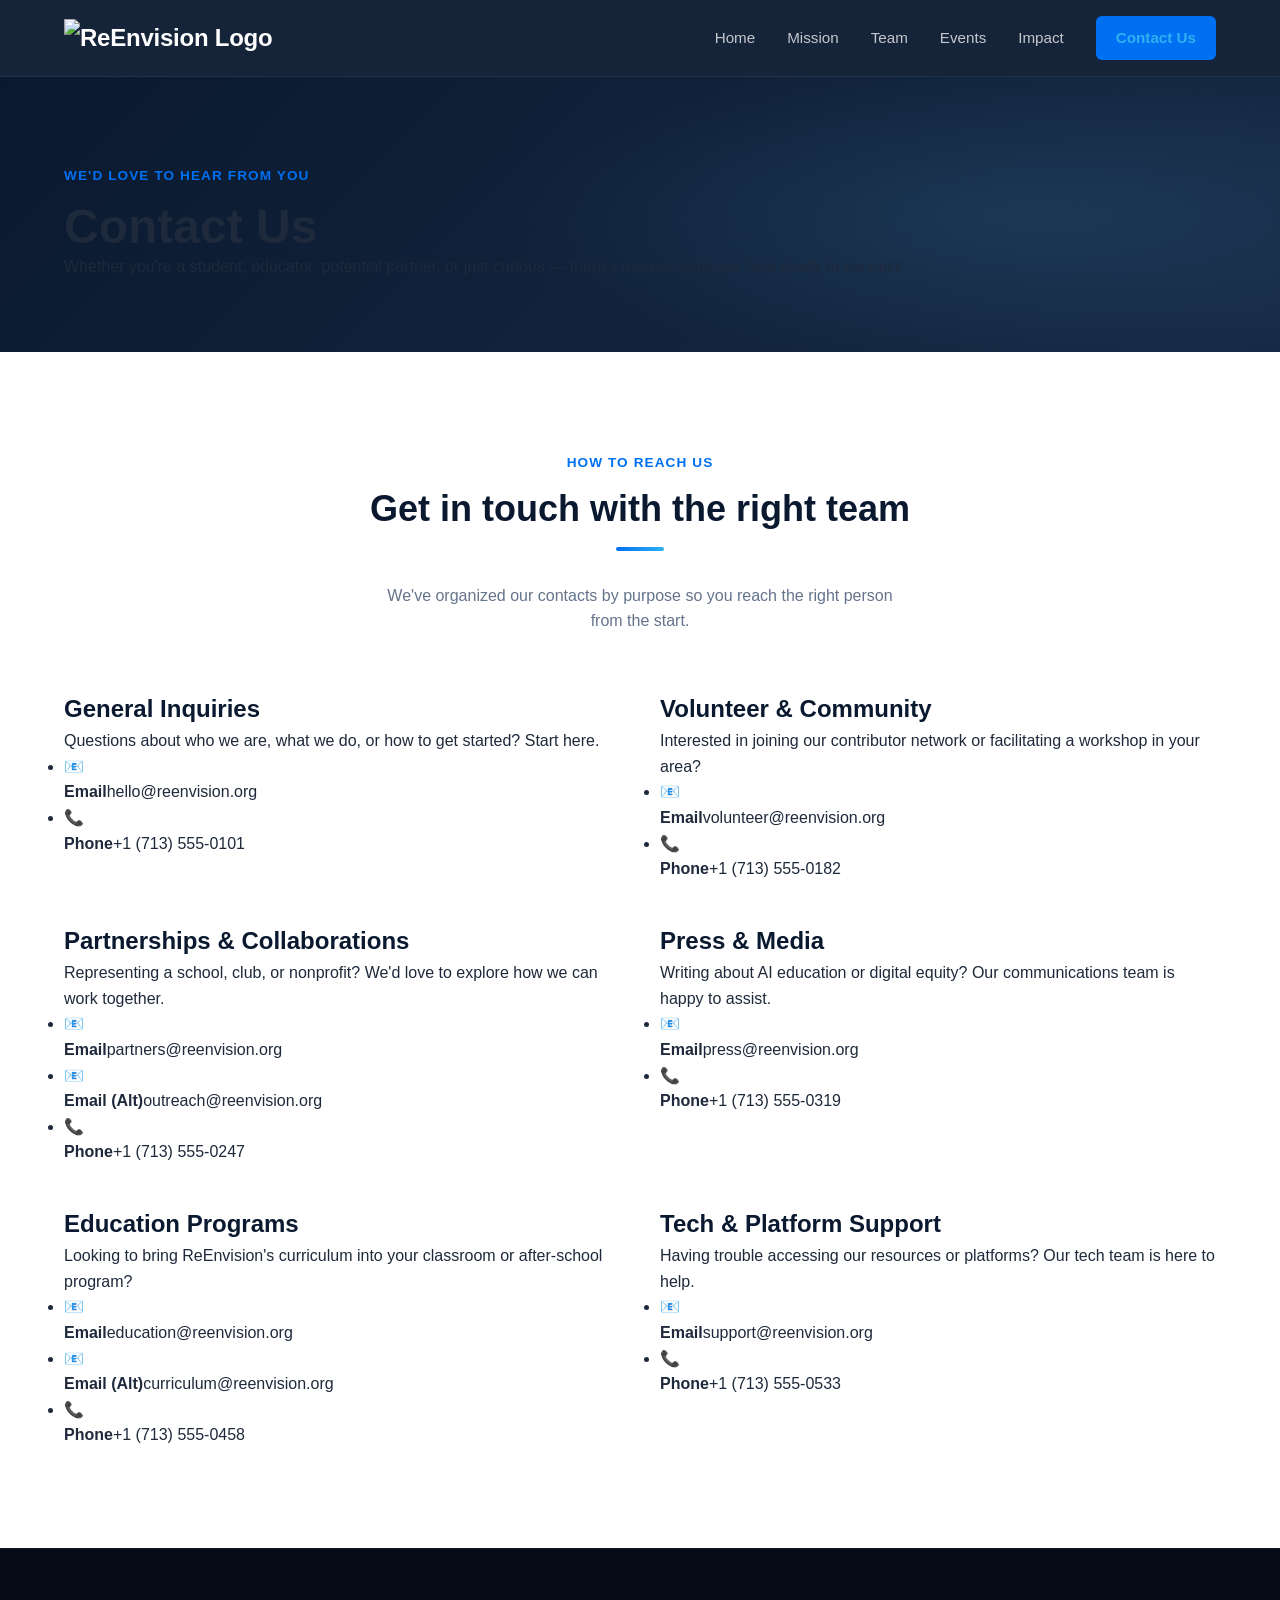
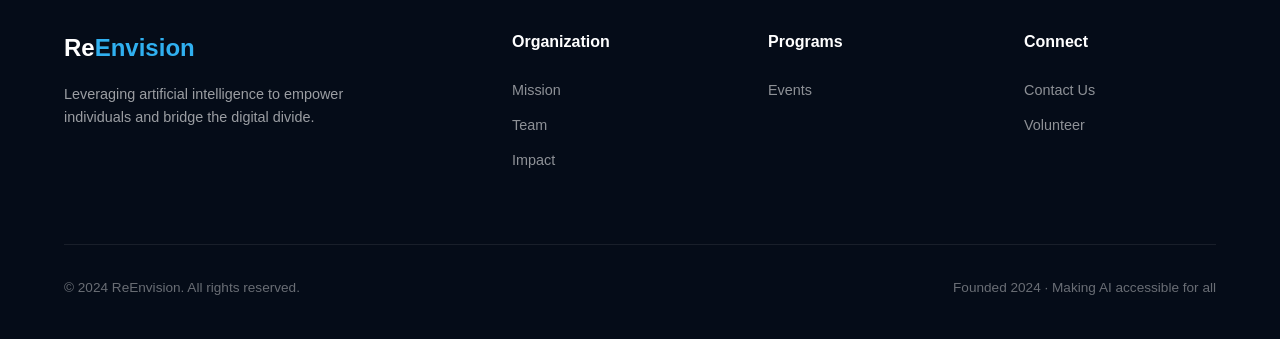
==== contact.html @ 78c48ec4 "Refactor nav logo link in contact.html" ====
<!DOCTYPE html>
<html lang="en">
<head>
  <meta charset="UTF-8" />
  <meta name="viewport" content="width=device-width, initial-scale=1.0" />
  <title>Contact Us — ReEnvision</title>
  <link rel="stylesheet" href="style.css" />
  <style>
    .page-hero {
      background: linear-gradient(135deg, var(--navy) 0%, var(--mid-blue) 100%);
      padding: 88px 0 72px;
      position: relative;
      overflow: hidden;
    }
    .page-hero::before {
      content: '';
      position: absolute;
      inset: 0;
      background: radial-gradient(ellipse 60% 80% at 80% 50%, rgba(74,159,212,0.15) 0%, transparent 70%);
      pointer-events: none;
    }
    .page-hero-inner { position: relative; z-index: 1; }

    .contact-grid {
      display: grid;
      grid-template-columns: 1fr 1fr;
      gap: 40px;
      margin-top: 56px;
    }
    @media (max-width: 768px) {
      .contact-grid { grid-template-columns: 1fr; }
    }
  </style>
</head>
<body>

<nav class="nav">
  <div class="container nav-inner">
   <a class="nav-logo" href="index.html"><img src="reenvisionlogo.png" alt="ReEnvision Logo" class="logo-img"></a>
    <button class="nav-toggle" aria-label="Toggle menu" onclick="this.nextElementSibling.classList.toggle('open')">
      <span></span><span></span><span></span>
    </button>
    <div class="nav-links">
      <a href="index.html">Home</a>
      <a href="mission.html">Mission</a>
      <a href="team.html">Team</a>
      <a href="events.html">Events</a>
      <a href="impact.html">Impact</a>
      <a href="contact.html" class="nav-cta active">Contact Us</a>
    </div>
  </div>
</nav>

<!-- ── Page Hero ── -->
<section class="page-hero">
  <div class="container page-hero-inner">
    <div class="eyebrow">We'd Love to Hear From You</div>
    <h1>Contact Us</h1>
    <p>Whether you're a student, educator, potential partner, or just curious — there's always someone here ready to connect.</p>
  </div>
</section>

<!-- ── Contact Cards ── -->
<section class="section">
  <div class="container">
    <div class="text-center">
      <div class="eyebrow">How to Reach Us</div>
      <h2>Get in touch with the right team</h2>
      <div class="divider"></div>
      <p style="max-width:540px;margin:0 auto;color:var(--text-mid);">We've organized our contacts by purpose so you reach the right person from the start.</p>
    </div>

    <div class="contact-grid">

      <!-- General Inquiries -->
      <div class="contact-card">
        <h3>General Inquiries</h3>
        <p>Questions about who we are, what we do, or how to get started? Start here.</p>
        <ul class="contact-list">
          <li>
            <div class="contact-icon">📧</div>
            <div><strong>Email</strong>hello@reenvision.org</div>
          </li>
          <li>
            <div class="contact-icon">📞</div>
            <div><strong>Phone</strong>+1 (713) 555-0101</div>
          </li>
        </ul>
      </div>

      <!-- Volunteer & Community -->
      <div class="contact-card">
        <h3>Volunteer &amp; Community</h3>
        <p>Interested in joining our contributor network or facilitating a workshop in your area?</p>
        <ul class="contact-list">
          <li>
            <div class="contact-icon">📧</div>
            <div><strong>Email</strong>volunteer@reenvision.org</div>
          </li>
          <li>
            <div class="contact-icon">📞</div>
            <div><strong>Phone</strong>+1 (713) 555-0182</div>
          </li>
        </ul>
      </div>

      <!-- Partnerships -->
      <div class="contact-card">
        <h3>Partnerships &amp; Collaborations</h3>
        <p>Representing a school, club, or nonprofit? We'd love to explore how we can work together.</p>
        <ul class="contact-list">
          <li>
            <div class="contact-icon">📧</div>
            <div><strong>Email</strong>partners@reenvision.org</div>
          </li>
          <li>
            <div class="contact-icon">📧</div>
            <div><strong>Email (Alt)</strong>outreach@reenvision.org</div>
          </li>
          <li>
            <div class="contact-icon">📞</div>
            <div><strong>Phone</strong>+1 (713) 555-0247</div>
          </li>
        </ul>
      </div>

      <!-- Press & Media -->
      <div class="contact-card">
        <h3>Press &amp; Media</h3>
        <p>Writing about AI education or digital equity? Our communications team is happy to assist.</p>
        <ul class="contact-list">
          <li>
            <div class="contact-icon">📧</div>
            <div><strong>Email</strong>press@reenvision.org</div>
          </li>
          <li>
            <div class="contact-icon">📞</div>
            <div><strong>Phone</strong>+1 (713) 555-0319</div>
          </li>
        </ul>
      </div>

      <!-- Education Programs -->
      <div class="contact-card">
        <h3>Education Programs</h3>
        <p>Looking to bring ReEnvision's curriculum into your classroom or after-school program?</p>
        <ul class="contact-list">
          <li>
            <div class="contact-icon">📧</div>
            <div><strong>Email</strong>education@reenvision.org</div>
          </li>
          <li>
            <div class="contact-icon">📧</div>
            <div><strong>Email (Alt)</strong>curriculum@reenvision.org</div>
          </li>
          <li>
            <div class="contact-icon">📞</div>
            <div><strong>Phone</strong>+1 (713) 555-0458</div>
          </li>
        </ul>
      </div>

      <!-- Tech & Support -->
      <div class="contact-card">
        <h3>Tech &amp; Platform Support</h3>
        <p>Having trouble accessing our resources or platforms? Our tech team is here to help.</p>
        <ul class="contact-list">
          <li>
            <div class="contact-icon">📧</div>
            <div><strong>Email</strong>support@reenvision.org</div>
          </li>
          <li>
            <div class="contact-icon">📞</div>
            <div><strong>Phone</strong>+1 (713) 555-0533</div>
          </li>
        </ul>
      </div>

    </div>
  </div>
</section>

<footer class="footer">
  <div class="container">
    <div class="footer-grid">
      <div class="footer-brand">
        <div class="footer-logo">Re<span>Envision</span></div>
        <p>Leveraging artificial intelligence to empower individuals and bridge the digital divide.</p>
      </div>
      <div class="footer-col"><h5>Organization</h5><a href="mission.html">Mission</a><a href="team.html">Team</a><a href="impact.html">Impact</a></div>
      <div class="footer-col"><h5>Programs</h5><a href="events.html">Events</a></div>
      <div class="footer-col"><h5>Connect</h5><a href="contact.html">Contact Us</a><a href="contact.html">Volunteer</a></div>
    </div>
    <div class="footer-bottom">
      <span>© 2024 ReEnvision. All rights reserved.</span>
      <span>Founded 2024 · Making AI accessible for all</span>
    </div>
  </div>
</footer>

</body>
</html>
---- style.css ----
/* ==========================================================================
   1. GLOBAL VARIABLES & DESIGN SYSTEM
   ========================================================================== */
:root {
  /* Color Palette */
  --navy: #0a192f;
  --mid-blue: #172a45;
  --baby-blue: #30b0f0;
  --accent: #0070f3;
  --white: #ffffff;
  --light-bg: #f4f7fa;
  --text-dark: #1e293b;
  --text-mid: #64748b;
  --border: #e2e8f0;

  /* Typography */
  --font-display: 'Segoe UI', -apple-system, BlinkMacSystemFont, Roboto, sans-serif;
  --font-body: 'Segoe UI', -apple-system, BlinkMacSystemFont, Roboto, sans-serif;

  /* Sizing & Borders */
  --radius-sm: 6px;
  --radius-md: 12px;
  --transition: all 0.3s cubic-bezier(0.4, 0, 0.2, 1);

  /* Shadows */
  --shadow-card: 0 4px 20px -2px rgba(10, 25, 47, 0.05);
  --shadow-hover: 0 12px 30px -4px rgba(10, 25, 47, 0.12);
}

/* ==========================================================================
   2. BASE STYLES & RESET
   ========================================================================== */
*, *::before, *::after {
  box-sizing: border-box;
  margin: 0;
  padding: 0;
}

body {
  font-family: var(--font-body);
  background-color: var(--white);
  color: var(--text-dark);
  line-height: 1.6;
  -webkit-font-smoothing: antialiased;
}

a {
  text-decoration: none;
  color: inherit;
  transition: var(--transition);
}

img {
  max-width: 100%;
  display: block;
}

/* ==========================================================================
   3. STRUCTURAL LAYOUT UTILITIES
   ========================================================================== */
.container {
  width: 100%;
  max-width: 1200px;
  margin: 0 auto;
  padding: 0 24px;
}

.section {
  padding: 100px 0;
}

.text-center {
  text-align: center;
}

.divider {
  width: 48px;
  height: 4px;
  background: linear-gradient(90deg, var(--accent), var(--baby-blue));
  margin: 16px auto 32px;
  border-radius: 2px;
}

.eyebrow {
  font-family: var(--font-display);
  font-size: 0.85rem;
  font-weight: 700;
  text-transform: uppercase;
  letter-spacing: 0.08em;
  color: var(--accent);
  margin-bottom: 12px;
}

h1 { font-size: 3rem; font-weight: 800; line-height: 1.15; }
h2 { font-size: 2.25rem; font-weight: 750; line-height: 1.25; color: var(--navy); }
h3 { font-size: 1.5rem; font-weight: 700; color: var(--navy); }
h4 { font-size: 1.2rem; font-weight: 600; color: var(--navy); }

/* ==========================================================================
   4. NAVIGATION BAR
   ========================================================================== */
.nav {
  position: sticky;
  top: 0;
  z-index: 1000;
  background: rgba(10, 25, 47, 0.95);
  backdrop-filter: blur(12px);
  border-bottom: 1px solid rgba(255, 255, 255, 0.06);
  padding: 16px 0;
}

.nav-inner {
  display: flex;
  justify-content: space-between;
  align-items: center;
}

.nav-logo {
  font-family: var(--font-display);
  font-size: 1.5rem;
  font-weight: 800;
  color: var(--white);
  letter-spacing: -0.01em;
}

.nav-logo span {
  color: var(--baby-blue);
}

.nav-links {
  display: flex;
  align-items: center;
  gap: 32px;
}

.nav-links a {
  color: rgba(255, 255, 255, 0.75);
  font-size: 0.95rem;
  font-weight: 500;
}

.nav-links a:hover,
.nav-links a.active {
  color: var(--baby-blue);
}

.nav-links .nav-cta {
  background: var(--accent);
  color: var(--white);
  padding: 10px 20px;
  border-radius: var(--radius-sm);
  font-weight: 600;
}

.nav-links .nav-cta:hover {
  background: #0056b3;
  transform: translateY(-1px);
}

/* Mobile Toggle Hamburger Button */
.nav-toggle {
  display: none;
  background: none;
  border: none;
  cursor: pointer;
  flex-direction: column;
  gap: 6px;
}

.nav-toggle span {
  width: 24px;
  height: 2px;
  background-color: var(--white);
  transition: var(--transition);
}

/* ==========================================================================
   5. BUTTON COMPONENTS
   ========================================================================== */
.btn {
  display: inline-flex;
  align-items: center;
  justify-content: center;
  padding: 14px 32px;
  font-family: var(--font-display);
  font-size: 0.95rem;
  font-weight: 600;
  border-radius: var(--radius-sm);
  transition: var(--transition);
  border: 2px solid transparent;
  cursor: pointer;
}

.btn-primary {
  background: var(--accent);
  color: var(--white);
}

.btn-primary:hover {
  background: #0056b3;
  transform: translateY(-2px);
  box-shadow: 0 8px 20px rgba(0, 112, 243, 0.2);
}

.btn-outline {
  background: transparent;
  border-color: rgba(255, 255, 255, 0.3);
  color: var(--white);
}

.btn-outline:hover {
  background: rgba(255, 255, 255, 0.08);
  border-color: var(--white);
  transform: translateY(-2px);
}

.btn-outline-dark {
  background: transparent;
  border-color: var(--border);
  color: var(--navy);
}

.btn-outline-dark:hover {
  background: var(--light-bg);
  border-color: var(--navy);
}

/* ==========================================================================
   6. GRID ARCHITECTURES (TEAM & FOOTER)
   ========================================================================== */
/* Team Grid Framework */
.team-grid {
  display: grid;
  grid-template-columns: repeat(auto-fill, minmax(280px, 1fr));
  gap: 32px;
}

.team-card {
  background: var(--white);
  border: 1px solid var(--border);
  border-radius: var(--radius-md);
  padding: 32px 24px;
  text-align: center;
  box-shadow: var(--shadow-card);
  transition: var(--transition);
}

.team-card:hover {
  transform: translateY(-6px);
  box-shadow: var(--shadow-hover);
  border-color: rgba(48, 176, 240, 0.4);
}

.team-avatar {
  width: 72px;
  height: 72px;
  background: linear-gradient(135deg, rgba(0, 112, 243, 0.1), rgba(48, 176, 240, 0.1));
  color: var(--accent);
  font-family: var(--font-display);
  font-size: 1.3rem;
  font-weight: 700;
  border-radius: 50%;
  display: flex;
  align-items: center;
  justify-content: center;
  margin: 0 auto 20px;
}

.team-card .role {
  font-size: 0.85rem;
  font-weight: 600;
  text-transform: uppercase;
  color: var(--baby-blue);
  letter-spacing: 0.05em;
  margin-bottom: 12px;
}

.team-card p {
  color: var(--text-mid);
  font-size: 0.9rem;
}

/* Footer Layout Framework */
.footer {
  background: #050c18;
  color: rgba(255, 255, 255, 0.6);
  padding: 80px 0 40px;
  font-size: 0.95rem;
  border-top: 1px solid rgba(255, 255, 255, 0.05);
}

.footer-grid {
  display: grid;
  grid-template-columns: 2fr repeat(3, 1fr);
  gap: 64px;
  margin-bottom: 60px;
}

.footer-brand .footer-logo {
  font-family: var(--font-display);
  font-size: 1.5rem;
  font-weight: 800;
  color: var(--white);
  margin-bottom: 16px;
}

.footer-brand .footer-logo span {
  color: var(--baby-blue);
}

.footer-brand p {
  font-size: 0.9rem;
  max-width: 320px;
  line-height: 1.6;
}

.footer-col h5 {
  color: var(--white);
  font-size: 1rem;
  margin-bottom: 24px;
  font-weight: 600;
}

.footer-col a {
  display: block;
  color: rgba(255, 255, 255, 0.55);
  margin-bottom: 12px;
  font-size: 0.9rem;
}

.footer-col a:hover {
  color: var(--baby-blue);
}

.footer-bottom {
  border-top: 1px solid rgba(255, 255, 255, 0.08);
  padding-top: 32px;
  display: flex;
  justify-content: space-between;
  font-size: 0.85rem;
  color: rgba(255, 255, 255, 0.4);
}

/* ==========================================================================
   7. RESPONSIVE BREAKPOINTS (MEDIA QUERIES)
   ========================================================================== */
@media (max-width: 992px) {
  h1 { font-size: 2.5rem; }
  .footer-grid { grid-template-columns: 1fr 1fr; gap: 40px; }
}

@media (max-width: 768px) {
  .section { padding: 60px 0; }
  
  /* Mobile Navigation Hamburger Engine */
  .nav-toggle { display: flex; }
  
  .nav-links {
    display: none;
    position: absolute;
    top: 100%; left: 0; right: 0;
    background: var(--navy);
    flex-direction: column;
    padding: 24px;
    gap: 20px;
    border-bottom: 1px solid rgba(255, 255, 255, 0.1);
  }
  
  .nav-links.open {
    display: flex;
  }
  
  .footer-grid { grid-template-columns: 1fr; gap: 32px; }
  .footer-bottom { flex-direction: column; gap: 12px; text-align: center; }
}
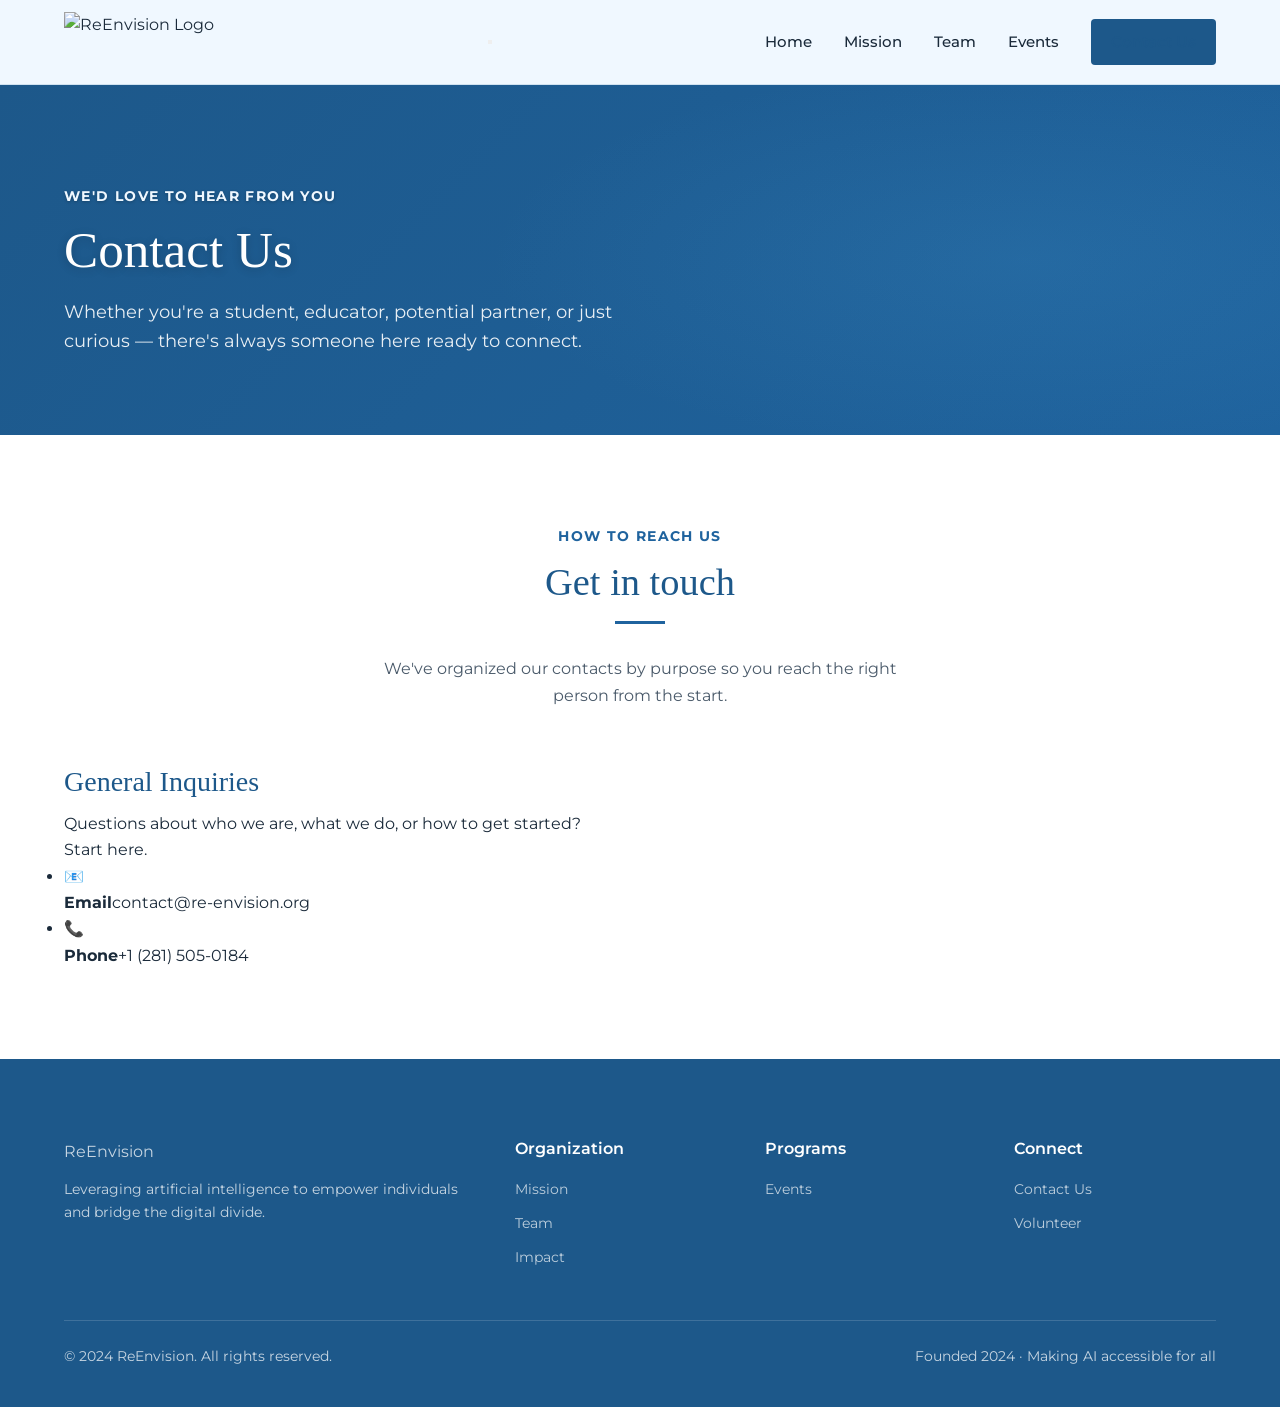
==== commit 35deec08: "Remove Impact link from navigation" ====
--- a/contact.html
+++ b/contact.html
@@ -45,7 +45,7 @@
       <a href="mission.html">Mission</a>
       <a href="team.html">Team</a>
       <a href="events.html">Events</a>
-      <a href="impact.html">Impact</a>
+     
       <a href="contact.html" class="nav-cta active">Contact Us</a>
     </div>
   </div>
@@ -65,7 +65,7 @@
   <div class="container">
     <div class="text-center">
       <div class="eyebrow">How to Reach Us</div>
-      <h2>Get in touch with the right team</h2>
+      <h2>Get in touch</h2>
       <div class="divider"></div>
       <p style="max-width:540px;margin:0 auto;color:var(--text-mid);">We've organized our contacts by purpose so you reach the right person from the start.</p>
     </div>
@@ -79,102 +79,16 @@
         <ul class="contact-list">
           <li>
             <div class="contact-icon">📧</div>
-            <div><strong>Email</strong>hello@reenvision.org</div>
+            <div><strong>Email</strong>contact@re-envision.org</div>
           </li>
           <li>
             <div class="contact-icon">📞</div>
-            <div><strong>Phone</strong>+1 (713) 555-0101</div>
+            <div><strong>Phone</strong>+1 (281) 505-0184</div>
           </li>
         </ul>
       </div>
 
-      <!-- Volunteer & Community -->
-      <div class="contact-card">
-        <h3>Volunteer &amp; Community</h3>
-        <p>Interested in joining our contributor network or facilitating a workshop in your area?</p>
-        <ul class="contact-list">
-          <li>
-            <div class="contact-icon">📧</div>
-            <div><strong>Email</strong>volunteer@reenvision.org</div>
-          </li>
-          <li>
-            <div class="contact-icon">📞</div>
-            <div><strong>Phone</strong>+1 (713) 555-0182</div>
-          </li>
-        </ul>
-      </div>
-
-      <!-- Partnerships -->
-      <div class="contact-card">
-        <h3>Partnerships &amp; Collaborations</h3>
-        <p>Representing a school, club, or nonprofit? We'd love to explore how we can work together.</p>
-        <ul class="contact-list">
-          <li>
-            <div class="contact-icon">📧</div>
-            <div><strong>Email</strong>partners@reenvision.org</div>
-          </li>
-          <li>
-            <div class="contact-icon">📧</div>
-            <div><strong>Email (Alt)</strong>outreach@reenvision.org</div>
-          </li>
-          <li>
-            <div class="contact-icon">📞</div>
-            <div><strong>Phone</strong>+1 (713) 555-0247</div>
-          </li>
-        </ul>
-      </div>
-
-      <!-- Press & Media -->
-      <div class="contact-card">
-        <h3>Press &amp; Media</h3>
-        <p>Writing about AI education or digital equity? Our communications team is happy to assist.</p>
-        <ul class="contact-list">
-          <li>
-            <div class="contact-icon">📧</div>
-            <div><strong>Email</strong>press@reenvision.org</div>
-          </li>
-          <li>
-            <div class="contact-icon">📞</div>
-            <div><strong>Phone</strong>+1 (713) 555-0319</div>
-          </li>
-        </ul>
-      </div>
-
-      <!-- Education Programs -->
-      <div class="contact-card">
-        <h3>Education Programs</h3>
-        <p>Looking to bring ReEnvision's curriculum into your classroom or after-school program?</p>
-        <ul class="contact-list">
-          <li>
-            <div class="contact-icon">📧</div>
-            <div><strong>Email</strong>education@reenvision.org</div>
-          </li>
-          <li>
-            <div class="contact-icon">📧</div>
-            <div><strong>Email (Alt)</strong>curriculum@reenvision.org</div>
-          </li>
-          <li>
-            <div class="contact-icon">📞</div>
-            <div><strong>Phone</strong>+1 (713) 555-0458</div>
-          </li>
-        </ul>
-      </div>
-
-      <!-- Tech & Support -->
-      <div class="contact-card">
-        <h3>Tech &amp; Platform Support</h3>
-        <p>Having trouble accessing our resources or platforms? Our tech team is here to help.</p>
-        <ul class="contact-list">
-          <li>
-            <div class="contact-icon">📧</div>
-            <div><strong>Email</strong>support@reenvision.org</div>
-          </li>
-          <li>
-            <div class="contact-icon">📞</div>
-            <div><strong>Phone</strong>+1 (713) 555-0533</div>
-          </li>
-        </ul>
-      </div>
+    
 
     </div>
   </div>
--- a/style.css
+++ b/style.css
@@ -1,30 +1,32 @@
 /* ==========================================================================
-   1. GLOBAL VARIABLES & DESIGN SYSTEM
+   GOOGLE FONTS - BRAND DIRECTIVES
+   ========================================================================== */
+@import url('https://fonts.googleapis.com/css2?family=Montserrat:ital,wght@0,300;0,400;0,500;0,600;0,700;1,400&display=swap');
+
+/* ==========================================================================
+   1. GLOBAL VARIABLES & DESIGN SYSTEM (ADHERING TO BRANDING BOOK)
    ========================================================================== */
 :root {
-  /* Color Palette */
-  --navy: #0a192f;
-  --mid-blue: #172a45;
-  --baby-blue: #30b0f0;
-  --accent: #0070f3;
+  /* Brand Approved Palette */
+  --navy: #1d588a;          /* Main Deep Blue: Trust & Stability */
+  --mid-blue: #1f639e;      /* Accent Blue: Innovation & Growth */
+  --baby-blue: #4aa3df;     /* Supporting Contrast Tint */
+  --accent: #1f639e;        /* Action Primary */
   --white: #ffffff;
-  --light-bg: #f4f7fa;
-  --text-dark: #1e293b;
-  --text-mid: #64748b;
-  --border: #e2e8f0;
-
-  /* Typography */
-  --font-display: 'Segoe UI', -apple-system, BlinkMacSystemFont, Roboto, sans-serif;
-  --font-body: 'Segoe UI', -apple-system, BlinkMacSystemFont, Roboto, sans-serif;
-
-  /* Sizing & Borders */
-  --radius-sm: 6px;
-  --radius-md: 12px;
-  --transition: all 0.3s cubic-bezier(0.4, 0, 0.2, 1);
-
-  /* Shadows */
-  --shadow-card: 0 4px 20px -2px rgba(10, 25, 47, 0.05);
-  --shadow-hover: 0 12px 30px -4px rgba(10, 25, 47, 0.12);
+  --light-bg: #F0F8FF;      /* Ice Blue: Openness & Equality */
+  --text-dark: #1a2a3a;     /* Off-black charcoal for readability */
+  --text-mid: #4a5a6a;
+  --border: #d0e2f0;
+
+  /* Brand Typography Directives */
+  --font-display: 'Garamond', 'Times New Roman', serif; /* Approved Headings */
+  --font-body: 'Montserrat', sans-serif;                /* Approved Body Text */
+
+  /* Structural Accents */
+  --radius-sm: 4px;
+  --radius-md: 8px;
+  --transition: all 0.25s ease-in-out;
+  --shadow-card: 0 4px 15px rgba(29, 88, 138, 0.06);
 }
 
 /* ==========================================================================
@@ -40,19 +42,14 @@
   font-family: var(--font-body);
   background-color: var(--white);
   color: var(--text-dark);
-  line-height: 1.6;
-  -webkit-font-smoothing: antialiased;
+  line-height: 1.65;
+  font-size: 16px;
 }
 
 a {
   text-decoration: none;
   color: inherit;
   transition: var(--transition);
-}
-
-img {
-  max-width: 100%;
-  display: block;
 }
 
 /* ==========================================================================
@@ -66,47 +63,50 @@
 }
 
 .section {
-  padding: 100px 0;
-}
-
-.text-center {
-  text-align: center;
-}
+  padding: 90px 0;
+}
+
+.text-center { text-align: center; }
 
 .divider {
-  width: 48px;
-  height: 4px;
-  background: linear-gradient(90deg, var(--accent), var(--baby-blue));
+  width: 50px;
+  height: 3px;
+  background: var(--mid-blue);
   margin: 16px auto 32px;
-  border-radius: 2px;
 }
 
 .eyebrow {
-  font-family: var(--font-display);
+  font-family: var(--font-body);
   font-size: 0.85rem;
   font-weight: 700;
   text-transform: uppercase;
-  letter-spacing: 0.08em;
-  color: var(--accent);
+  letter-spacing: 0.1em;
+  color: var(--mid-blue);
   margin-bottom: 12px;
 }
 
-h1 { font-size: 3rem; font-weight: 800; line-height: 1.15; }
-h2 { font-size: 2.25rem; font-weight: 750; line-height: 1.25; color: var(--navy); }
-h3 { font-size: 1.5rem; font-weight: 700; color: var(--navy); }
-h4 { font-size: 1.2rem; font-weight: 600; color: var(--navy); }
-
-/* ==========================================================================
-   4. NAVIGATION BAR
+/* Heading Treatments (Garamond/Serif Stack) */
+h1, h2, h3, h4, h5, h6 {
+  font-family: var(--font-display);
+  color: var(--navy);
+  font-weight: normal; /* Classic editorial appearance */
+  line-height: 1.2;
+}
+
+h1 { font-size: 3.2rem; margin-bottom: 20px; }
+h2 { font-size: 2.4rem; margin-bottom: 16px; }
+h3 { font-size: 1.75rem; margin-bottom: 12px; }
+
+/* ==========================================================================
+   4. NAVIGATION BAR (FIXING LOGO CONTRAST & MAKING IT BIGGER)
    ========================================================================== */
 .nav {
   position: sticky;
   top: 0;
   z-index: 1000;
-  background: rgba(10, 25, 47, 0.95);
-  backdrop-filter: blur(12px);
-  border-bottom: 1px solid rgba(255, 255, 255, 0.06);
-  padding: 16px 0;
+  background: var(--light-bg); /* Use ice-blue backdrop to support blue logo variants */
+  border-bottom: 1px solid var(--border);
+  padding: 12px 0;
 }
 
 .nav-inner {
@@ -116,15 +116,15 @@
 }
 
 .nav-logo {
-  font-family: var(--font-display);
-  font-size: 1.5rem;
-  font-weight: 800;
-  color: var(--white);
-  letter-spacing: -0.01em;
-}
-
-.nav-logo span {
-  color: var(--baby-blue);
+  display: flex;
+  align-items: center;
+}
+
+.logo-img {
+  height: 60px;               /* Change 1: Expanded from 42px to make the logo prominent */
+  width: auto;                /* Retains original asset aspect ratio scale */
+  display: block;
+  object-fit: contain;
 }
 
 .nav-links {
@@ -134,18 +134,19 @@
 }
 
 .nav-links a {
-  color: rgba(255, 255, 255, 0.75);
+  color: var(--text-dark);
   font-size: 0.95rem;
   font-weight: 500;
 }
 
 .nav-links a:hover,
 .nav-links a.active {
-  color: var(--baby-blue);
+  color: var(--navy);
+  font-weight: 600;
 }
 
 .nav-links .nav-cta {
-  background: var(--accent);
+  background: var(--navy);
   color: var(--white);
   padding: 10px 20px;
   border-radius: var(--radius-sm);
@@ -153,25 +154,7 @@
 }
 
 .nav-links .nav-cta:hover {
-  background: #0056b3;
-  transform: translateY(-1px);
-}
-
-/* Mobile Toggle Hamburger Button */
-.nav-toggle {
-  display: none;
-  background: none;
-  border: none;
-  cursor: pointer;
-  flex-direction: column;
-  gap: 6px;
-}
-
-.nav-toggle span {
-  width: 24px;
-  height: 2px;
-  background-color: var(--white);
-  transition: var(--transition);
+  background: var(--mid-blue);
 }
 
 /* ==========================================================================
@@ -181,10 +164,12 @@
   display: inline-flex;
   align-items: center;
   justify-content: center;
-  padding: 14px 32px;
-  font-family: var(--font-display);
-  font-size: 0.95rem;
+  padding: 12px 28px;
+  font-family: var(--font-body);
+  font-size: 0.9rem;
   font-weight: 600;
+  letter-spacing: 0.03em;
+  text-transform: uppercase;
   border-radius: var(--radius-sm);
   transition: var(--transition);
   border: 2px solid transparent;
@@ -192,43 +177,39 @@
 }
 
 .btn-primary {
-  background: var(--accent);
+  background: var(--navy);
   color: var(--white);
 }
 
 .btn-primary:hover {
-  background: #0056b3;
-  transform: translateY(-2px);
-  box-shadow: 0 8px 20px rgba(0, 112, 243, 0.2);
+  background: var(--mid-blue);
+  transform: translateY(-1px);
 }
 
 .btn-outline {
   background: transparent;
-  border-color: rgba(255, 255, 255, 0.3);
+  border-color: rgba(255, 255, 255, 0.6);
   color: var(--white);
 }
 
 .btn-outline:hover {
-  background: rgba(255, 255, 255, 0.08);
+  background: rgba(255, 255, 255, 0.15);
   border-color: var(--white);
-  transform: translateY(-2px);
 }
 
 .btn-outline-dark {
   background: transparent;
-  border-color: var(--border);
+  border-color: var(--navy);
   color: var(--navy);
 }
 
 .btn-outline-dark:hover {
   background: var(--light-bg);
-  border-color: var(--navy);
-}
-
-/* ==========================================================================
-   6. GRID ARCHITECTURES (TEAM & FOOTER)
-   ========================================================================== */
-/* Team Grid Framework */
+}
+
+/* ==========================================================================
+   6. GRID & LAYOUT UTILITIES
+   ========================================================================== */
 .team-grid {
   display: grid;
   grid-template-columns: repeat(auto-fill, minmax(280px, 1fr));
@@ -242,134 +223,125 @@
   padding: 32px 24px;
   text-align: center;
   box-shadow: var(--shadow-card);
-  transition: var(--transition);
-}
-
-.team-card:hover {
-  transform: translateY(-6px);
-  box-shadow: var(--shadow-hover);
-  border-color: rgba(48, 176, 240, 0.4);
 }
 
 .team-avatar {
-  width: 72px;
-  height: 72px;
-  background: linear-gradient(135deg, rgba(0, 112, 243, 0.1), rgba(48, 176, 240, 0.1));
-  color: var(--accent);
-  font-family: var(--font-display);
-  font-size: 1.3rem;
-  font-weight: 700;
+  width: 64px;
+  height: 64px;
+  background: var(--light-bg);
+  color: var(--navy);
   border-radius: 50%;
   display: flex;
   align-items: center;
   justify-content: center;
-  margin: 0 auto 20px;
-}
-
-.team-card .role {
-  font-size: 0.85rem;
+  margin: 0 auto 16px;
+  font-weight: bold;
+}
+
+/* Footer Layout */
+.footer {
+  background: var(--navy); /* Stable corporate bottom frame */
+  color: rgba(255, 255, 255, 0.75);
+  padding: 80px 0 40px;
+}
+
+.footer h5 {
+  color: var(--white);
+  font-family: var(--font-body);
   font-weight: 600;
-  text-transform: uppercase;
-  color: var(--baby-blue);
-  letter-spacing: 0.05em;
-  margin-bottom: 12px;
-}
-
-.team-card p {
-  color: var(--text-mid);
-  font-size: 0.9rem;
-}
-
-/* Footer Layout Framework */
-.footer {
-  background: #050c18;
-  color: rgba(255, 255, 255, 0.6);
-  padding: 80px 0 40px;
-  font-size: 0.95rem;
-  border-top: 1px solid rgba(255, 255, 255, 0.05);
+  font-size: 1rem;
+  margin-bottom: 20px;
 }
 
 .footer-grid {
   display: grid;
   grid-template-columns: 2fr repeat(3, 1fr);
-  gap: 64px;
-  margin-bottom: 60px;
-}
-
-.footer-brand .footer-logo {
-  font-family: var(--font-display);
-  font-size: 1.5rem;
-  font-weight: 800;
-  color: var(--white);
-  margin-bottom: 16px;
-}
-
-.footer-brand .footer-logo span {
-  color: var(--baby-blue);
+  gap: 48px;
+  margin-bottom: 40px;
 }
 
 .footer-brand p {
   font-size: 0.9rem;
-  max-width: 320px;
-  line-height: 1.6;
-}
-
-.footer-col h5 {
-  color: var(--white);
-  font-size: 1rem;
-  margin-bottom: 24px;
-  font-weight: 600;
+  margin-top: 12px;
 }
 
 .footer-col a {
   display: block;
-  color: rgba(255, 255, 255, 0.55);
-  margin-bottom: 12px;
+  color: rgba(255, 255, 255, 0.7);
+  margin-bottom: 10px;
   font-size: 0.9rem;
 }
 
 .footer-col a:hover {
-  color: var(--baby-blue);
+  color: var(--white);
+  text-decoration: underline;
 }
 
 .footer-bottom {
-  border-top: 1px solid rgba(255, 255, 255, 0.08);
-  padding-top: 32px;
+  border-top: 1px solid rgba(255, 255, 255, 0.15);
+  padding-top: 24px;
   display: flex;
   justify-content: space-between;
   font-size: 0.85rem;
-  color: rgba(255, 255, 255, 0.4);
-}
-
-/* ==========================================================================
-   7. RESPONSIVE BREAKPOINTS (MEDIA QUERIES)
-   ========================================================================== */
-@media (max-width: 992px) {
-  h1 { font-size: 2.5rem; }
-  .footer-grid { grid-template-columns: 1fr 1fr; gap: 40px; }
-}
-
-@media (max-width: 768px) {
-  .section { padding: 60px 0; }
-  
-  /* Mobile Navigation Hamburger Engine */
-  .nav-toggle { display: flex; }
-  
-  .nav-links {
-    display: none;
-    position: absolute;
-    top: 100%; left: 0; right: 0;
-    background: var(--navy);
-    flex-direction: column;
-    padding: 24px;
-    gap: 20px;
-    border-bottom: 1px solid rgba(255, 255, 255, 0.1);
-  }
-  
-  .nav-links.open {
-    display: flex;
-  }
-  
-  .footer-grid { grid-template-columns: 1fr; gap: 32px; }
-  .footer-bottom { flex-direction: column; gap: 12px; text-align: center; }
-}+}
+
+/* ==========================================================================
+   7. CONTACT HERO CONTRAST FIXES (OVERRIDING TIMELINE PROSE BLOCKS)
+   ========================================================================== */
+/* Change 2: Targets the dark hero block wrapper to pull clean text separation */
+.page-hero-inner .eyebrow {
+  color: #F0F8FF !important;       /* Re-adjusts small label text to brand ice-blue */
+  font-weight: 700;
+  text-shadow: 0 1px 3px rgba(0, 0, 0, 0.25);
+}
+
+.page-hero-inner h1 {
+  color: #ffffff !important;        /* Forces titles to 100% white against gradients */
+  text-shadow: 0 2px 10px rgba(0, 0, 0, 0.2);
+}
+
+.page-hero-inner p {
+  color: rgba(255, 255, 255, 0.88) !important; /* Forces supporting text elements readable */
+}
+/* ==========================================================================
+   CONTACT US HERO TEXT OVERLAP & CONTRAST FIX
+   ========================================================================== */
+/* 1. Force the background to apply cleanly across the whole block */
+.page-hero {
+  background: linear-gradient(135deg, #1d588a 0%, #1f639e 100%) !important;
+  padding: 100px 0 80px !important;
+}
+
+/* 2. Target the Eyebrow ("Contact Us") to use high-contrast Ice Blue */
+.page-hero .eyebrow,
+.page-hero-inner .eyebrow,
+.page-hero div.eyebrow {
+  color: #F0F8FF !important;
+  font-weight: 700 !important;
+  letter-spacing: 0.1em !important;
+  display: block !important;
+  margin-bottom: 12px !important;
+}
+
+/* 3. Force the main Title ("We'd Love to Hear From You") to crisp 100% white */
+.page-hero h1,
+.page-hero-inner h1,
+.page-hero h2,
+.page-hero-inner h2 {
+  color: #ffffff !important;
+  font-family: 'Garamond', 'Times New Roman', serif !important;
+  font-size: 3.2rem !important;
+  font-weight: normal !important;
+  line-height: 1.2 !important;
+  margin-top: 0 !important;
+  margin-bottom: 16px !important;
+}
+
+/* 4. Force any description subtext to be light and fully readable */
+.page-hero p,
+.page-hero-inner p {
+  color: rgba(255, 255, 255, 0.9) !important;
+  font-family: 'Montserrat', sans-serif !important;
+  font-size: 1.1rem !important;
+  max-width: 600px !important;
+}
